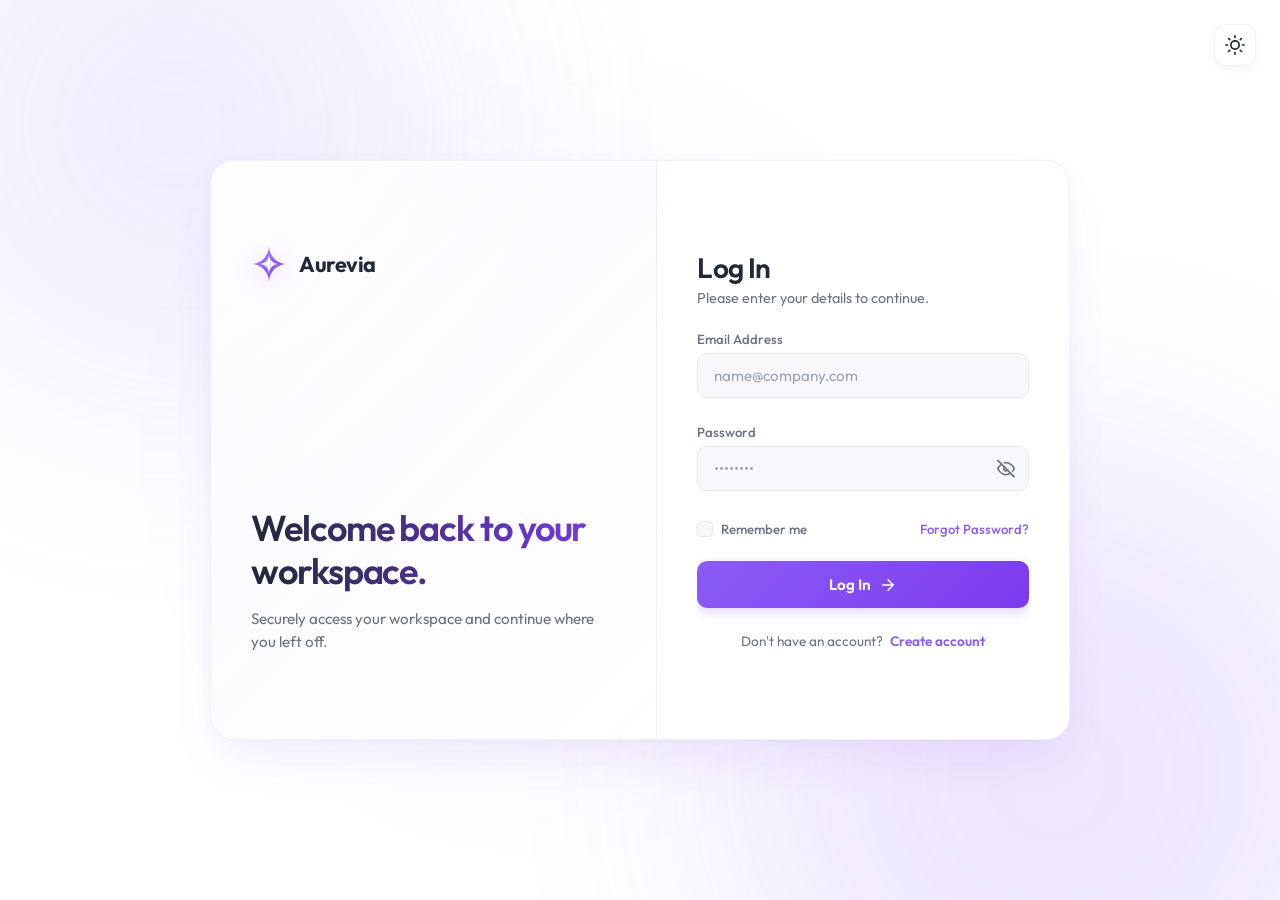
==== index.html @ 1eb1ecf9 "Add files via upload" ====
<!DOCTYPE html>
<html lang="en">
<head>
    <meta charset="UTF-8">
    <meta name="viewport" content="width=device-width, initial-scale=1.0">
    <title>Aurevia | Sign In</title>
    <!-- Google Fonts for Typography -->
    <link rel="preconnect" href="https://fonts.googleapis.com">
    <link rel="preconnect" href="https://fonts.gstatic.com" crossorigin>
    <link href="https://fonts.googleapis.com/css2?family=Outfit:wght@300;400;500;600;700&display=swap" rel="stylesheet">
    <link rel="stylesheet" href="css/style.css">
</head>
<body class="light-theme">
    <!-- Theme Switcher Button -->
    <button class="theme-toggle" id="themeToggle" aria-label="Switch to dark theme">
        <!-- Moon SVG (for light mode) -->
        <svg class="theme-icon-moon" width="20" height="20" viewBox="0 0 24 24" fill="none" stroke="currentColor" stroke-width="2" stroke-linecap="round" stroke-linejoin="round">
            <path d="M21 12.79A9 9 0 1 1 11.21 3 7 7 0 0 0 21 12.79z"></path>
        </svg>
        <!-- Sun SVG (for dark mode) -->
        <svg class="theme-icon-sun" width="20" height="20" viewBox="0 0 24 24" fill="none" stroke="currentColor" stroke-width="2" stroke-linecap="round" stroke-linejoin="round">
            <circle cx="12" cy="12" r="5"></circle>
            <line x1="12" y1="1" x2="12" y2="3"></line>
            <line x1="12" y1="21" x2="12" y2="23"></line>
            <line x1="4.22" y1="4.22" x2="5.64" y2="5.64"></line>
            <line x1="18.36" y1="18.36" x2="19.78" y2="19.78"></line>
            <line x1="1" y1="12" x2="3" y2="12"></line>
            <line x1="21" y1="12" x2="23" y2="12"></line>
            <line x1="4.22" y1="19.78" x2="5.64" y2="18.36"></line>
            <line x1="18.36" y1="5.64" x2="19.78" y2="4.22"></line>
        </svg>
    </button>

    <!-- Ambient Background Shapes -->
    <div class="background-elements" aria-hidden="true">
        <div class="orb orb-1"></div>
        <div class="orb orb-2"></div>
        <div class="orb orb-3"></div>
    </div>

    <!-- Main Glassmorphic Container -->
    <main class="login-wrapper">
        <div class="login-container">
            <!-- Left Side: Welcome Panel -->
            <section class="welcome-panel">
                <div class="welcome-content">
                    <div class="brand-logo">
                        <svg class="logo-icon" width="36" height="36" viewBox="0 0 24 24" fill="none" xmlns="http://www.w3.org/2000/svg" aria-hidden="true">
                            <defs>
                                <linearGradient id="logo-gradient" x1="0%" y1="0%" x2="100%" y2="100%">
                                    <stop offset="0%" stop-color="#A78BFA" />
                                    <stop offset="100%" stop-color="#7C3AED" />
                                </linearGradient>
                            </defs>
                            <path fill-rule="evenodd" clip-rule="evenodd" d="M12 0C12 6.62742 6.62742 12 0 12C6.62742 12 12 17.3726 12 24C12 17.3726 17.3726 12 24 12C17.3726 12 12 6.62742 12 0ZM12 5.5C12 9.08985 9.08985 12 5.5 12C9.08985 12 12 14.9101 12 18.5C12 14.9101 14.9101 12 18.5 12C14.9101 12 12 9.08985 12 5.5Z" fill="url(#logo-gradient)"/>
                        </svg>
                        <span>Aurevia</span>
                    </div>
                    <h1>Welcome back to your workspace.</h1>
                    <p>Securely access your workspace and continue where you left off.</p>
                </div>
            </section>
            
            <!-- Right Side: Login & Reset Password Forms Container -->
            <section class="form-panel">
                <div class="form-card" id="formCard">
                    <div class="form-card-inner">
                        
                        <!-- Side A: Login Form -->
                        <div class="form-side login-side">
                            <div class="form-header">
                                <h2>Log In</h2>
                                <p class="subtitle">Please enter your details to continue.</p>
                            </div>
                            
                            <form id="loginForm" class="login-form" novalidate>
                                <div class="input-group">
                                    <label for="email">Email Address</label>
                                    <input type="email" id="email" name="email" placeholder="name@company.com" required autocomplete="email" aria-describedby="emailError">
                                    <div class="error-msg" id="emailError" role="alert"></div>
                                </div>
                                
                                <div class="input-group">
                                    <label for="password">Password</label>
                                    <div class="password-wrapper">
                                        <input type="password" id="password" name="password" placeholder="••••••••" required autocomplete="current-password" aria-describedby="passwordError">
                                        <button type="button" class="toggle-password" id="togglePassword" aria-label="Show password">
                                            <!-- Eye Off Icon (hidden state) -->
                                            <svg class="eye-off-icon" width="18" height="18" viewBox="0 0 24 24" fill="none" stroke="currentColor" stroke-width="2.2" stroke-linecap="round" stroke-linejoin="round">
                                                <path d="M17.94 17.94A10.07 10.07 0 0 1 12 20c-7 0-11-8-11-8a18.45 18.45 0 0 1 5.06-5.94M9.9 4.24A9.12 9.12 0 0 1 12 4c7 0 11 8 11 8a18.5 18.5 0 0 1-2.16 3.19m-6.72-1.07a3 3 0 1 1-4.24-4.24"></path>
                                                <line x1="1" y1="1" x2="23" y2="23"></line>
                                            </svg>
                                            <!-- Eye Icon (visible state) -->
                                            <svg class="eye-icon" width="18" height="18" viewBox="0 0 24 24" fill="none" stroke="currentColor" stroke-width="2.2" stroke-linecap="round" stroke-linejoin="round" style="display: none;">
                                                <path d="M1 12s4-8 11-8 11 8 11 8-4 8-11 8-11-8-11-8z"></path>
                                                <circle cx="12" cy="12" r="3"></circle>
                                            </svg>
                                        </button>
                                    </div>
                                    <div class="error-msg" id="passwordError" role="alert"></div>
                                </div>
                                
                                <div class="form-actions">
                                    <label class="remember-me">
                                        <input type="checkbox" id="rememberMe" name="remember">
                                        <span class="checkmark"></span>
                                        Remember me
                                    </label>
                                    <a href="#" class="forgot-password" id="forgotPasswordBtn">Forgot Password?</a>
                                </div>
                                
                                <div class="submit-group">
                                    <div class="error-msg" id="formError" role="alert" style="text-align: center;"></div>
                                    
                                    <button type="submit" class="submit-btn" id="loginSubmitBtn">
                                        Log In
                                        <svg width="18" height="18" viewBox="0 0 24 24" fill="none" stroke="currentColor" stroke-width="2" stroke-linecap="round" stroke-linejoin="round" aria-hidden="true">
                                            <line x1="5" y1="12" x2="19" y2="12"></line>
                                            <polyline points="12 5 19 12 12 19"></polyline>
                                        </svg>
                                    </button>
                                </div>
                            </form>
                            
                            <div class="form-footer">
                                <p>Don't have an account? <a href="#" id="createAccountBtn">Create account</a></p>
                            </div>
                        </div>
                        
                        <!-- Side B: Forgot Password Form -->
                        <div class="form-side forgot-side">
                            <div id="forgotFormContainer">
                                <div class="form-header">
                                    <h2>Reset Password</h2>
                                    <p class="subtitle">Enter your email address to receive a password reset link.</p>
                                </div>
                                
                                <form id="forgotForm" class="login-form" novalidate>
                                    <div class="input-group">
                                        <label for="forgotEmail">Email Address</label>
                                        <input type="email" id="forgotEmail" name="email" placeholder="name@company.com" required autocomplete="email" aria-describedby="forgotEmailError">
                                        <div class="error-msg" id="forgotEmailError" role="alert"></div>
                                    </div>
                                    
                                    <button type="submit" class="submit-btn" id="forgotSubmitBtn">
                                        Send Reset Link
                                        <svg width="18" height="18" viewBox="0 0 24 24" fill="none" stroke="currentColor" stroke-width="2" stroke-linecap="round" stroke-linejoin="round" aria-hidden="true">
                                            <line x1="5" y1="12" x2="19" y2="12"></line>
                                            <polyline points="12 5 19 12 12 19"></polyline>
                                        </svg>
                                    </button>
                                </form>
                                
                                <div class="form-footer">
                                    <p>Back to <a href="#" id="backToLoginBtn">Log In</a></p>
                                </div>
                            </div>
                            
                            <!-- Success State Screen (initially hidden) -->
                            <div id="forgotSuccessContainer" style="display: none;">
                                <div class="success-card">
                                    <div class="success-icon-wrapper" aria-hidden="true">
                                        <svg width="24" height="24" viewBox="0 0 24 24" fill="none" stroke="currentColor" stroke-width="2.5" stroke-linecap="round" stroke-linejoin="round">
                                            <polyline points="20 6 9 17 4 12"></polyline>
                                        </svg>
                                    </div>
                                    <h3>Check your inbox</h3>
                                    <p>We've sent a password reset link to <strong id="sentEmailAddress" style="word-break: break-all;">email@company.com</strong>.</p>
                                    <button type="button" class="submit-btn" id="successBackBtn" style="margin-top: 1.25rem;">
                                        Back to Log In
                                    </button>
                                </div>
                            </div>
                        </div>
                        
                    </div>
                </div>
            </section>
        </div>
    </main>

    <!-- UI Interaction and Validation Scripts -->
    <script>
        document.addEventListener("DOMContentLoaded", function() {
            // Theme Toggle Logic
            const themeToggleBtn = document.getElementById("themeToggle");
            const body = document.body;
            
            // Check stored theme or default to system preference
            const savedTheme = localStorage.getItem("theme");
            if (savedTheme === "dark" || (!savedTheme && window.matchMedia("(prefers-color-scheme: dark)").matches)) {
                body.classList.remove("light-theme");
                body.classList.add("dark-theme");
                themeToggleBtn.setAttribute("aria-label", "Switch to light theme");
            } else {
                body.classList.remove("dark-theme");
                body.classList.add("light-theme");
                themeToggleBtn.setAttribute("aria-label", "Switch to dark theme");
            }

            themeToggleBtn.addEventListener("click", () => {
                if (body.classList.contains("dark-theme")) {
                    body.classList.replace("dark-theme", "light-theme");
                    localStorage.setItem("theme", "light");
                    themeToggleBtn.setAttribute("aria-label", "Switch to dark theme");
                } else {
                    body.classList.replace("light-theme", "dark-theme");
                    localStorage.setItem("theme", "dark");
                    themeToggleBtn.setAttribute("aria-label", "Switch to light theme");
                }
            });

            // Password Visibility Toggle Logic
            const togglePasswordBtn = document.getElementById("togglePassword");
            const passwordInput = document.getElementById("password");
            const eyeIcon = togglePasswordBtn.querySelector(".eye-icon");
            const eyeOffIcon = togglePasswordBtn.querySelector(".eye-off-icon");

            togglePasswordBtn.addEventListener("click", function() {
                const type = passwordInput.getAttribute("type") === "password" ? "text" : "password";
                passwordInput.setAttribute("type", type);
                
                if (type === "text") {
                    eyeIcon.style.display = "block";
                    eyeOffIcon.style.display = "none";
                    togglePasswordBtn.setAttribute("aria-label", "Hide password");
                } else {
                    eyeIcon.style.display = "none";
                    eyeOffIcon.style.display = "block";
                    togglePasswordBtn.setAttribute("aria-label", "Show password");
                }
            });

            // Remember Me - Prepopulate & Synchronization
            const emailInput = document.getElementById("email");
            const rememberMeCheckbox = document.getElementById("rememberMe");
            const savedEmail = localStorage.getItem("rememberedEmail");

            if (savedEmail) {
                emailInput.value = savedEmail;
                // Keep the checkbox unchecked by default on page load
                rememberMeCheckbox.checked = false;
            }

            function syncRememberMe() {
                if (rememberMeCheckbox.checked) {
                    localStorage.setItem("rememberedEmail", emailInput.value.trim());
                } else {
                    localStorage.removeItem("rememberedEmail");
                }
            }

            rememberMeCheckbox.addEventListener("change", syncRememberMe);

            // Slide Navigation (Login <=> Forgot Password)
            const formCard = document.getElementById("formCard");
            const forgotPasswordBtn = document.getElementById("forgotPasswordBtn");
            const backToLoginBtn = document.getElementById("backToLoginBtn");
            const successBackBtn = document.getElementById("successBackBtn");
            const forgotEmailInput = document.getElementById("forgotEmail");
            const forgotFormContainer = document.getElementById("forgotFormContainer");
            const forgotSuccessContainer = document.getElementById("forgotSuccessContainer");
            const loginForm = document.getElementById("loginForm");
            const forgotForm = document.getElementById("forgotForm");

            function showForgotPassword() {
                clearAllErrors();
                formCard.classList.add("show-forgot");
                // Focus transition
                setTimeout(() => forgotEmailInput.focus(), 400);
            }

            function showLoginForm() {
                clearAllErrors();
                formCard.classList.remove("show-forgot");
                // Reset forgot forms success states if visible
                setTimeout(() => {
                    forgotForm.reset();
                    forgotFormContainer.style.display = "block";
                    forgotSuccessContainer.style.display = "none";
                    emailInput.focus();
                }, 400);
            }

            forgotPasswordBtn.addEventListener("click", function(e) {
                e.preventDefault();
                showForgotPassword();
            });

            backToLoginBtn.addEventListener("click", function(e) {
                e.preventDefault();
                showLoginForm();
            });

            successBackBtn.addEventListener("click", function(e) {
                e.preventDefault();
                showLoginForm();
            });

            // Create account / Sign up mock click
            document.getElementById("createAccountBtn").addEventListener("click", function(e) {
                e.preventDefault();
                alert("Account creation is currently disabled for this demo. Please use the login credentials: admin@aurevia.com / Password123");
            });

            // Form Validation and submission
            const emailError = document.getElementById("emailError");
            const passwordError = document.getElementById("passwordError");
            const formError = document.getElementById("formError");
            const forgotEmailError = document.getElementById("forgotEmailError");

            const emailRegex = /^[a-zA-Z0-9._%+-]+@[a-zA-Z0-9.-]+\.[a-zA-Z]{2,}$/;

            function showError(input, errorElement, message) {
                if (input) {
                    input.classList.add("invalid");
                }
                errorElement.textContent = message;
                errorElement.classList.add("visible");
            }

            function hideError(input, errorElement) {
                if (input) {
                    input.classList.remove("invalid");
                }
                errorElement.classList.remove("visible");
                setTimeout(() => {
                    if (!errorElement.classList.contains("visible")) {
                        errorElement.textContent = "";
                    }
                }, 250);
            }

            function clearAllErrors() {
                hideError(emailInput, emailError);
                hideError(passwordInput, passwordError);
                hideError(forgotEmailInput, forgotEmailError);
                formError.textContent = "";
                formError.classList.remove("visible");
            }

            // Real-time input clearing of errors
            emailInput.addEventListener("input", () => {
                hideError(emailInput, emailError);
                syncRememberMe();
            });
            passwordInput.addEventListener("input", () => {
                hideError(passwordInput, passwordError);
                hideError(passwordInput, formError);
            });
            forgotEmailInput.addEventListener("input", () => hideError(forgotEmailInput, forgotEmailError));

            // Login submission handling
            loginForm.addEventListener("submit", function(e) {
                e.preventDefault();
                clearAllErrors();

                let isValid = true;
                const emailVal = emailInput.value.trim();
                const passwordVal = passwordInput.value;

                // Validate Email
                if (!emailVal) {
                    showError(emailInput, emailError, "Email address is required.");
                    isValid = false;
                } else if (!emailRegex.test(emailVal)) {
                    showError(emailInput, emailError, "Please enter a valid email address (e.g. name@company.com).");
                    isValid = false;
                }



                if (!isValid) return;

                // Mock Authentication Check - Always Succeeds
                if (rememberMeCheckbox.checked) {
                    localStorage.setItem("rememberedEmail", emailVal);
                } else {
                    localStorage.removeItem("rememberedEmail");
                }
                
                // Save session state
                sessionStorage.setItem("userEmail", emailVal);
                sessionStorage.setItem("isLoggedIn", "true");

                // Show visual submit button feedback
                const loginBtn = document.getElementById("loginSubmitBtn");
                loginBtn.innerHTML = 'Signing in... <span class="spinner" style="display:inline-block; width:12px; height:12px; border:2px solid #fff; border-top-color:transparent; border-radius:50%; animation: spin 0.6s linear infinite; margin-left: 5px;"></span>';
                
                // Add animation spin styling dynamically if not in css
                if (!document.getElementById("dynamic-spin-style")) {
                    const style = document.createElement("style");
                    style.id = "dynamic-spin-style";
                    style.textContent = "@keyframes spin { to { transform: rotate(360deg); } }";
                    document.head.appendChild(style);
                }

                setTimeout(() => {
                    window.location.href = "dashboard.html";
                }, 800);
            });

            // Forgot Password submission handling
            forgotForm.addEventListener("submit", function(e) {
                e.preventDefault();
                hideError(forgotEmailInput, forgotEmailError);

                const emailVal = forgotEmailInput.value.trim();
                if (!emailVal) {
                    showError(forgotEmailInput, forgotEmailError, "Email address is required.");
                    return;
                } else if (!emailRegex.test(emailVal)) {
                    showError(forgotEmailInput, forgotEmailError, "Please enter a valid email address.");
                    return;
                }

                // Show success container screen
                document.getElementById("sentEmailAddress").textContent = emailVal;
                
                const submitBtn = document.getElementById("forgotSubmitBtn");
                const originalBtnContent = submitBtn.innerHTML;
                submitBtn.innerHTML = 'Sending... <span class="spinner" style="display:inline-block; width:12px; height:12px; border:2px solid #fff; border-top-color:transparent; border-radius:50%; animation: spin 0.6s linear infinite; margin-left: 5px;"></span>';
                
                setTimeout(() => {
                    forgotFormContainer.style.display = "none";
                    forgotSuccessContainer.style.display = "block";
                    submitBtn.innerHTML = originalBtnContent;
                }, 800);
            });
        });
    </script>
</body>
</html>
<!-- for connects label to input //label describe input field -->
---- css/style.css ----
/* Elegant White & Dark Lavender SaaS Login Page Styles */
:root {
    /* Color Palette */
    --bg-base: #FFFFFF;
    --bg-soft: #F8F8FC;
    
    --text-primary: #1F2937;
    --text-secondary: #6B7280;
    --text-muted: #9CA3AF;
    
    --accent-light: #A78BFA; /* Lavender */
    --accent-mid: #8B5CF6;   /* Dark Lavender */
    --accent-dark: #7C3AED;  /* Purple Accent */
    
    --card-bg: #FFFFFF;
    --card-border: rgba(139, 92, 246, 0.1);
    --input-bg: #F8F8FC;
    --input-border: #E5E7EB;
    --input-focus: rgba(139, 92, 246, 0.2);
    
    /* Typography */
    --font-main: 'Outfit', -apple-system, BlinkMacSystemFont, sans-serif;
}

body.dark-theme {
    /* Dark Theme Palette */
    --bg-base: #0B0F19; /* Deep space dark blue */
    --bg-soft: #161B26; /* Darker soft blue */
    
    --text-primary: #F3F4F6; /* Light gray */
    --text-secondary: #9CA3AF; /* Muted gray */
    --text-muted: #4B5563; /* Darker muted */
    
    --accent-light: #C084FC; /* Purple 400 */
    --accent-mid: #A855F7;   /* Purple 500 */
    --accent-dark: #8B5CF6;  /* Purple 600 */
    
    --card-bg: #111827; /* Very dark slate gray */
    --card-border: rgba(168, 85, 247, 0.15);
    --input-bg: #1F2937; /* Gray 800 */
    --input-border: #374151; /* Gray 700 */
    --input-focus: rgba(168, 85, 247, 0.3);
}

* {
    margin: 0;
    padding: 0;
    box-sizing: border-box;
}

body {
    font-family: var(--font-main);
    background-color: var(--bg-base);
    color: var(--text-primary);
    min-height: 100vh;
    display: flex;
    justify-content: center;
    align-items: center;
    position: relative;
    overflow-x: hidden;
}

/* Transitions for dynamic theme switching */
body, 
.login-container, 
.welcome-panel, 
.form-panel, 
.brand-logo, 
.welcome-content h1, 
.welcome-content p, 
.form-header h2, 
.subtitle, 
.input-group label, 
.input-group input, 
.checkmark, 
.forgot-password, 
.submit-btn, 
.form-footer p, 
.form-footer a,
.theme-toggle,
.toggle-password {
    transition: background-color 0.3s ease, border-color 0.3s ease, color 0.3s ease, box-shadow 0.3s ease, opacity 0.3s ease, transform 0.3s ease;
}

/* Ambient Background Orbs */
.background-elements {
    position: absolute;
    top: 0;
    left: 0;
    width: 100%;
    height: 100%;
    z-index: 0;
    overflow: hidden;
    pointer-events: none;
}

.orb {
    position: absolute;
    border-radius: 50%;
    filter: blur(120px);
    opacity: 0.15;
    animation: float 22s infinite ease-in-out alternate;
}

body.dark-theme .orb {
    opacity: 0.08; /* Subtler in dark mode to preserve contrast */
}

.orb-1 {
    width: 550px;
    height: 550px;
    background: var(--accent-light);
    top: -150px;
    left: -100px;
}

.orb-2 {
    width: 650px;
    height: 650px;
    background: var(--accent-mid);
    bottom: -200px;
    right: -100px;
    animation-delay: -5s;
}

.orb-3 {
    width: 450px;
    height: 450px;
    background: var(--accent-dark);
    top: 25%;
    left: 25%;
    opacity: 0.1;
    animation-delay: -10s;
}

@keyframes float {
    0% { transform: translate(0, 0) scale(1); }
    33% { transform: translate(40px, -40px) scale(1.05); }
    66% { transform: translate(-30px, 30px) scale(0.95); }
    100% { transform: translate(30px, 50px) scale(1); }
}

/* Main Layout */
.login-wrapper {
    position: relative;
    z-index: 1;
    width: 100%;
    padding: 2rem;
    display: flex;
    justify-content: center;
    align-items: center;
}

.login-container {
    display: flex;
    width: 100%;
    max-width: 860px; /* Reduced from 1100px */
    min-height: 580px; /* Reduced from 650px */
    background: var(--card-bg);
    border: 1px solid var(--card-border);
    border-radius: 24px;
    box-shadow: 0 25px 50px -12px rgba(139, 92, 246, 0.12), 0 0 15px rgba(0,0,0,0.02);
    overflow: hidden;
}

/* Left Panel - Welcome */
.welcome-panel {
    flex: 1.1;
    padding: 2.5rem; /* Reduced from 4rem */
    display: flex;
    flex-direction: column;
    justify-content: center;
    background: linear-gradient(135deg, rgba(167, 139, 250, 0.06) 0%, rgba(255, 255, 255, 0) 100%);
    border-right: 1px solid rgba(139, 92, 246, 0.08);
    position: relative;
}

.welcome-panel::before {
    content: '';
    position: absolute;
    top: 0; left: 0; right: 0; bottom: 0;
    background: radial-gradient(circle at top left, rgba(255,255,255,0.8) 0%, transparent 60%);
    pointer-events: none;
    transition: opacity 0.3s ease;
}

body.dark-theme .welcome-panel::before {
    background: radial-gradient(circle at top left, rgba(139, 92, 246, 0.12) 0%, transparent 60%);
}

.brand-logo {
    display: flex;
    align-items: center;
    gap: 0.75rem;
    margin-bottom: 14rem; /* Increased vertical spacing for better hierarchy and whitespace */
    font-size: 1.35rem;
    font-weight: 700;
    letter-spacing: -0.02em;
    color: var(--text-primary);
    position: relative;
    z-index: 2;
}

.logo-icon {
    width: 36px;
    height: 36px;
    filter: drop-shadow(0 4px 12px rgba(139, 92, 246, 0.4));
}

.welcome-content {
    position: relative;
    z-index: 2;
}

.welcome-content h1 {
    font-size: 2.25rem; /* Reduced from 3.5rem */
    font-weight: 600;
    line-height: 1.2;
    margin-bottom: 1rem;
    background: linear-gradient(to right, var(--text-primary), var(--accent-dark));
    -webkit-background-clip: text;
    -webkit-text-fill-color: transparent;
    letter-spacing: -0.03em;
}

body.dark-theme .welcome-content h1 {
    background: linear-gradient(to right, #FFFFFF, var(--accent-light));
    -webkit-background-clip: text;
    -webkit-text-fill-color: transparent;
}

.welcome-content p {
    font-size: 0.95rem; /* Reduced from 1.125rem */
    line-height: 1.5;
    color: var(--text-secondary);
    max-width: 95%;
}

/* Right Panel - Form */
.form-panel {
    flex: 1;
    padding: 2.5rem; /* Reduced from 4rem */
    display: flex;
    justify-content: center;
    align-items: center;
    background: var(--card-bg);
}

.form-card {
    width: 100%;
    max-width: 380px;
    overflow: hidden;
    position: relative;
}

.form-card-inner {
    display: flex;
    width: 200%;
    transition: transform 0.4s cubic-bezier(0.4, 0, 0.2, 1);
}

.form-side {
    width: 50%;
    flex-shrink: 0;
    transition: opacity 0.3s ease;
}

.form-card.show-forgot .form-card-inner {
    transform: translateX(-50%);
}

.login-side {
    opacity: 1;
}

.form-card.show-forgot .login-side {
    opacity: 0;
    pointer-events: none;
}

.forgot-side {
    opacity: 0;
    pointer-events: none;
}

.form-card.show-forgot .forgot-side {
    opacity: 1;
    pointer-events: auto;
}

.form-header {
    margin-bottom: 1.5rem; /* Reduced from 2.5rem */
}

.form-header h2 {
    font-size: 1.75rem; /* Reduced from 2.25rem */
    font-weight: 600;
    margin-bottom: 0.25rem;
    color: var(--text-primary);
    letter-spacing: -0.02em;
}

.subtitle {
    color: var(--text-secondary);
    font-size: 0.9rem;
}

/* Form Elements */
.login-form {
    display: flex;
    flex-direction: column;
    gap: 1.25rem;
}

.input-group {
    display: flex;
    flex-direction: column;
    gap: 0.375rem;
}

.input-group label {
    font-size: 0.825rem;
    font-weight: 500;
    color: var(--text-secondary);
}

.input-group input {
    width: 100%;
    padding: 0.75rem 1rem; /* Reduced padding for compact layout */
    background: var(--input-bg);
    border: 1.5px solid var(--input-border); /* Premium SaaS 1.5px border */
    border-radius: 10px;
    color: var(--text-primary);
    font-size: 0.95rem;
    font-family: inherit;
    outline: none;
}

.input-group input::placeholder {
    color: var(--text-muted);
    font-weight: 400;
}

.input-group input:hover {
    border-color: #5B21B6; /* Deep dark purple for high contrast hover */
}

body.dark-theme .input-group input:hover {
    border-color: #A855F7; /* Rich purple for dark mode hover */
}

.input-group input:focus {
    border-color: var(--accent-mid);
    box-shadow: 0 0 12px rgba(139, 92, 246, 0.12), 0 0 0 1px rgba(139, 92, 246, 0.05); /* Evenly distributed subtle glow */
    background: var(--bg-base);
}

body.dark-theme .input-group input:focus {
    border-color: var(--accent-light);
    box-shadow: 0 0 12px rgba(168, 85, 247, 0.18), 0 0 0 1px rgba(168, 85, 247, 0.08); /* Dark mode subtle glow */
}

.form-actions {
    display: flex;
    justify-content: space-between;
    align-items: center;
    margin-top: 0.25rem;
    margin-bottom: 0.25rem;
}

/* Custom Checkbox */
.remember-me {
    display: flex;
    align-items: center;
    gap: 0.5rem;
    font-size: 0.825rem;
    color: var(--text-secondary);
    cursor: pointer;
    user-select: none;
    font-weight: 500;
}

.remember-me input {
    display: none;
}

.checkmark {
    width: 16px;
    height: 16px;
    border: 1px solid var(--input-border);
    border-radius: 4px;
    background: var(--input-bg);
    position: relative;
}

.remember-me:hover .checkmark {
    border-color: var(--accent-mid);
}

.remember-me input:checked ~ .checkmark {
    background: linear-gradient(135deg, var(--accent-light), var(--accent-mid));
    border-color: transparent;
}

.checkmark::after {
    content: "";
    position: absolute;
    display: none;
    left: 5px;
    top: 2px;
    width: 4px;
    height: 8px;
    border: solid white;
    border-width: 0 2px 2px 0;
    transform: rotate(45deg);
}

.remember-me input:checked ~ .checkmark::after {
    display: block;
}

.forgot-password {
    color: var(--accent-mid);
    text-decoration: none;
    font-size: 0.825rem;
    font-weight: 500;
}

.forgot-password:hover {
    color: var(--accent-dark);
}

body.dark-theme .forgot-password:hover {
    color: var(--accent-light);
}

/* Submit Button Group */
.submit-group {
    display: flex;
    flex-direction: column;
}

/* Submit Button */
.submit-btn {
    display: flex;
    justify-content: center;
    align-items: center;
    gap: 0.5rem;
    width: 100%;
    padding: 0.875rem; /* Compact padding */
    background: linear-gradient(135deg, var(--accent-mid), var(--accent-dark));
    color: white;
    border: none;
    border-radius: 10px;
    font-size: 0.95rem;
    font-weight: 600;
    font-family: inherit;
    cursor: pointer;
    box-shadow: 0 4px 12px rgba(139, 92, 246, 0.25);
    position: relative;
    overflow: hidden;
}

.submit-btn::before {
    content: '';
    position: absolute;
    top: 0; left: 0; width: 100%; height: 100%;
    background: linear-gradient(135deg, rgba(255,255,255,0.15), transparent);
    opacity: 0;
    transition: opacity 0.3s ease;
}

.submit-btn:hover {
    transform: translateY(-1px);
    box-shadow: 0 6px 18px rgba(139, 92, 246, 0.35);
}

body.dark-theme .submit-btn:hover {
    box-shadow: 0 6px 18px rgba(168, 85, 247, 0.4);
}

.submit-btn:hover::before {
    opacity: 1;
}

.submit-btn:active {
    transform: translateY(0);
}

.submit-btn svg {
    transition: transform 0.3s ease;
}

.submit-btn:hover svg {
    transform: translateX(3px);
}

/* Footer */
.form-footer {
    margin-top: 1.5rem;
    text-align: center;
}

.form-footer p {
    font-size: 0.85rem;
    color: var(--text-secondary);
}

.form-footer a {
    color: var(--accent-mid);
    text-decoration: none;
    font-weight: 600;
    margin-left: 0.25rem;
    position: relative;
}

.form-footer a::after {
    content: '';
    position: absolute;
    width: 100%;
    height: 1px;
    bottom: -2px;
    left: 0;
    background-color: var(--accent-mid);
    transform: scaleX(0);
    transform-origin: right;
    transition: transform 0.3s ease;
}

.form-footer a:hover::after {
    transform: scaleX(1);
    transform-origin: left;
}

/* Password Toggle styling */
.password-wrapper {
    position: relative;
    width: 100%;
}

.password-wrapper input {
    padding-right: 2.75rem;
}

.toggle-password {
    position: absolute;
    right: 0.5rem;
    top: 50%;
    transform: translateY(-50%);
    background: none;
    border: none;
    color: var(--text-secondary);
    cursor: pointer;
    display: flex;
    align-items: center;
    justify-content: center;
    padding: 0.4rem;
    border-radius: 8px;
    outline: none;
}

.toggle-password:hover {
    color: var(--accent-mid);
    background-color: rgba(139, 92, 246, 0.08);
}

body.dark-theme .toggle-password:hover {
    background-color: rgba(168, 85, 247, 0.12);
}

.toggle-password:focus-visible {
    box-shadow: 0 0 0 2px var(--accent-mid);
}

.toggle-password svg {
    display: block;
    pointer-events: none;
}

/* Inline error messages */
.error-msg {
    color: #EF4444;
    font-size: 0.75rem;
    font-weight: 500;
    margin-top: 0px;
    opacity: 0;
    max-height: 0;
    overflow: hidden;
    transition: all 0.25s cubic-bezier(0.4, 0, 0.2, 1);
}

.error-msg.visible {
    opacity: 1;
    max-height: 80px;
    margin-top: 0.25rem;
}

.input-group input.invalid {
    border-color: #EF4444 !important;
    border-width: 1.5px;
}

.input-group input.invalid:focus {
    box-shadow: 0 0 12px rgba(239, 68, 68, 0.15), 0 0 0 1px rgba(239, 68, 68, 0.08) !important;
}

/* Floating Theme Switcher */
.theme-toggle {
    position: fixed;
    top: 24px;
    right: 24px;
    z-index: 100;
    width: 42px;
    height: 42px;
    border-radius: 12px;
    background: var(--card-bg);
    border: 1px solid var(--card-border);
    color: var(--text-primary);
    cursor: pointer;
    display: flex;
    align-items: center;
    justify-content: center;
    box-shadow: 0 4px 12px rgba(0,0,0,0.04);
}

.theme-toggle:hover {
    transform: scale(1.05);
    color: var(--accent-mid);
    border-color: var(--accent-light);
    box-shadow: 0 6px 16px rgba(139, 92, 246, 0.15);
}

body.dark-theme .theme-toggle:hover {
    box-shadow: 0 6px 16px rgba(168, 85, 247, 0.25);
}

.theme-toggle:active {
    transform: scale(0.95);
}

.theme-toggle svg {
    position: absolute;
    transition: transform 0.4s cubic-bezier(0.4, 0, 0.2, 1), opacity 0.4s ease;
}

/* Light Theme state */
body.light-theme .theme-icon-sun {
    opacity: 1;
    transform: scale(1) rotate(0deg);
}
body.light-theme .theme-icon-moon {
    opacity: 0;
    transform: scale(0.5) rotate(-90deg);
    pointer-events: none;
}
body.light-theme .theme-toggle:hover .theme-icon-sun {
    transform: rotate(15deg) scale(1.05);
}

/* Dark Theme state */
body.dark-theme .theme-icon-sun {
    opacity: 0;
    transform: scale(0.5) rotate(90deg);
    pointer-events: none;
}
body.dark-theme .theme-icon-moon {
    opacity: 1;
    transform: scale(1) rotate(0deg);
    color: #A78BFA;
}
body.dark-theme .theme-toggle:hover .theme-icon-moon {
    transform: rotate(15deg) scale(1.05);
}

/* Success notification message inside forgot panel */
.success-card {
    text-align: center;
    padding: 1rem 0;
    display: flex;
    flex-direction: column;
    align-items: center;
    gap: 0.75rem;
    animation: fadeIn 0.4s ease forwards;
}

.success-icon-wrapper {
    width: 48px;
    height: 48px;
    border-radius: 50%;
    background: rgba(16, 185, 129, 0.1);
    color: #10B981;
    display: flex;
    align-items: center;
    justify-content: center;
    margin-bottom: 0.25rem;
}

.success-card h3 {
    font-size: 1.25rem;
    font-weight: 600;
    color: var(--text-primary);
}

.success-card p {
    font-size: 0.875rem;
    color: var(--text-secondary);
    line-height: 1.5;
}

@keyframes fadeIn {
    from { opacity: 0; transform: translateY(8px); }
    to { opacity: 1; transform: translateY(0); }
}

/* Responsive Design */
@media (max-width: 960px) {
    .login-container {
        flex-direction: column;
        max-width: 480px;
        min-height: auto;
        border-radius: 20px;
    }
    
    .welcome-panel {
        padding: 2.25rem 1.75rem;
        border-right: none;
        border-bottom: 1px solid rgba(139, 92, 246, 0.08);
        text-align: center;
        align-items: center;
    }
    
    .brand-logo {
        margin-bottom: 2rem;
    }
    
    .welcome-content h1 {
        font-size: 1.85rem;
    }
    
    .welcome-content p {
        max-width: 100%;
        font-size: 0.9rem;
    }
    
    .form-panel {
        padding: 2.25rem 1.75rem;
    }
}

@media (max-width: 480px) {
    .login-wrapper {
        padding: 0.75rem;
    }
    
    .welcome-panel, .form-panel {
        padding: 1.75rem 1.25rem;
    }
    
    .welcome-content h1 {
        font-size: 1.65rem;
    }

    .theme-toggle {
        top: 16px;
        right: 16px;
        width: 38px;
        height: 38px;
        border-radius: 10px;
    }
}
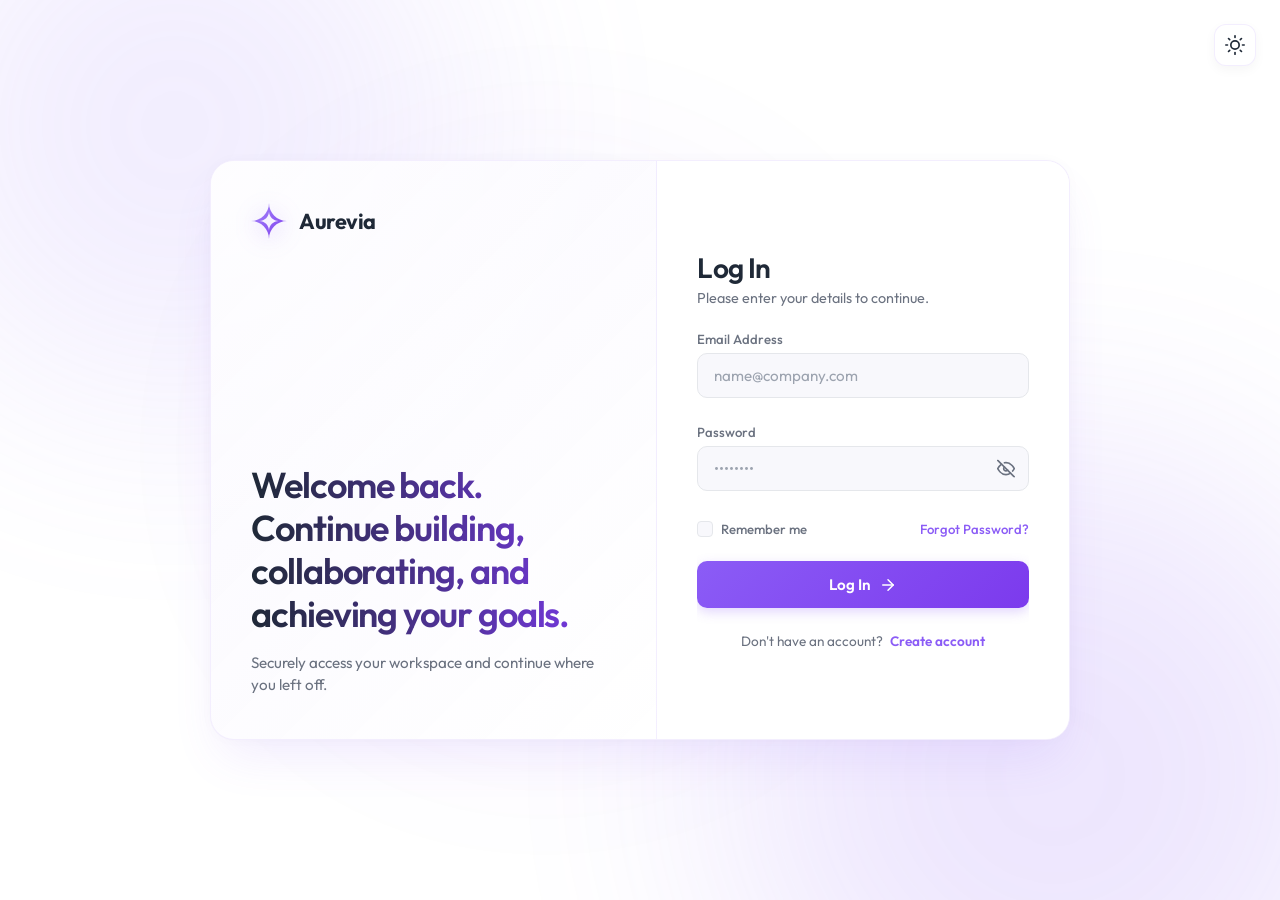
==== commit d4340689: "Update index.html" ====
--- a/index.html
+++ b/index.html
@@ -56,7 +56,7 @@
                         </svg>
                         <span>Aurevia</span>
                     </div>
-                    <h1>Welcome back to your workspace.</h1>
+                    <h1>Welcome back. Continue building, collaborating, and achieving your goals.</h1>
                     <p>Securely access your workspace and continue where you left off.</p>
                 </div>
             </section>
@@ -431,4 +431,4 @@
     </script>
 </body>
 </html>
-<!-- for connects label to input //label describe input field -->+<!-- for connects label to input //label describe input field -->
